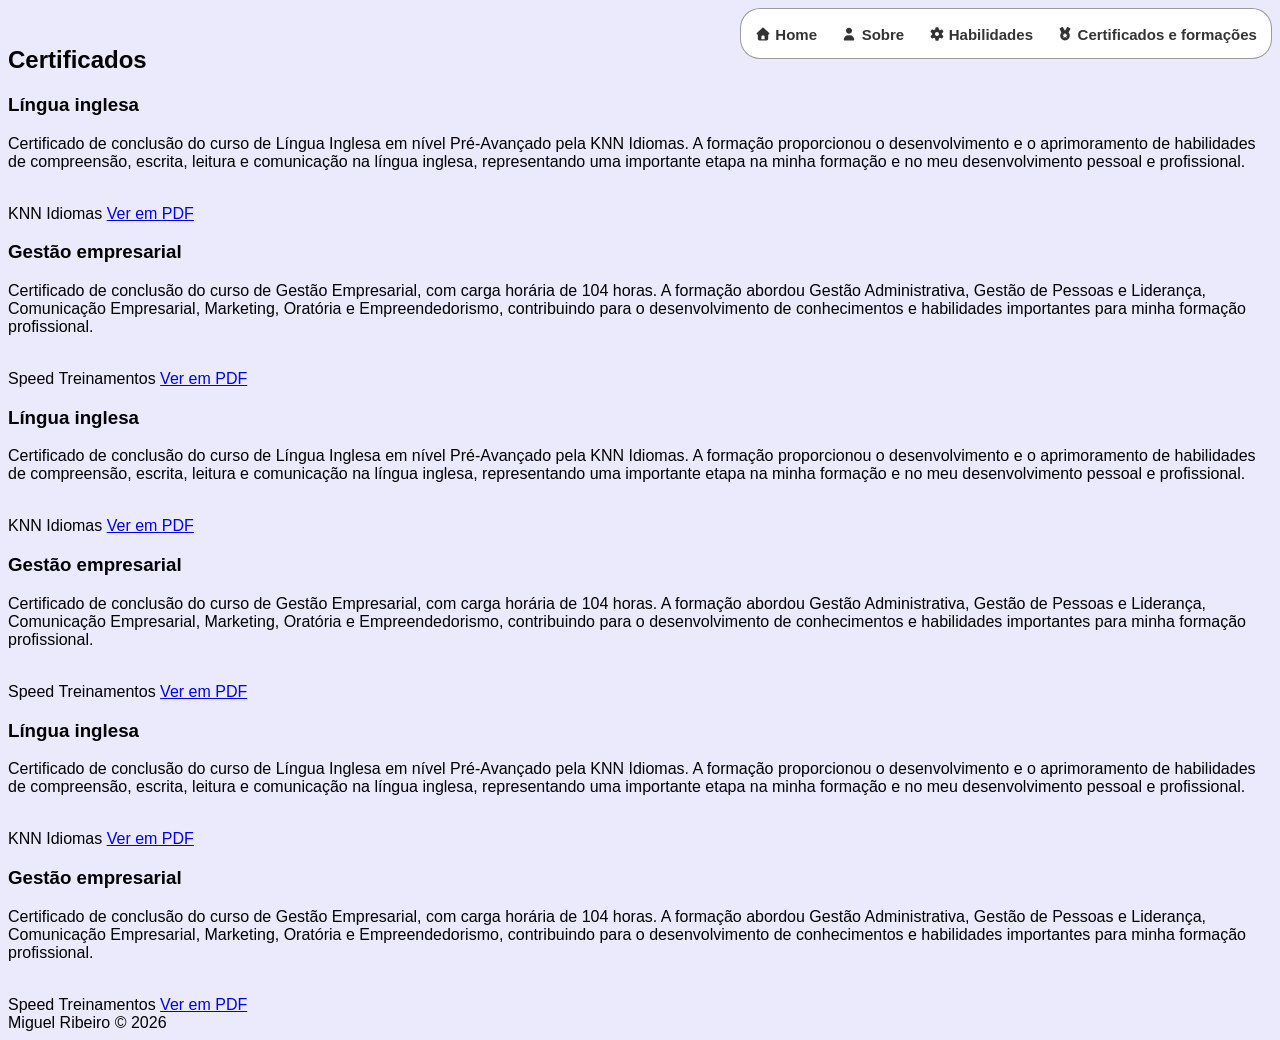
==== certificados.html @ 46af6d6e "." ====
<!DOCTYPE html>
<html lang="pt-br">
<head>
    <meta charset="UTF-8">
    <meta name="viewport" content="width=device-width, initial-scale=1.0">
    <title>Portfólio</title>
    <link rel="stylesheet" href="ESTILO/style3.css">
</head>
<body>
    <header>
        <nav>
            <a href="index.html">
                <img src="Imagens/Icones/house.svg" alt="">
                 Home
            </a>
            <a href="sobre.html">
                 <img src="Imagens/Icones/person.svg" alt="">
                 Sobre
            </a>
            <a href="#"> <img src="Imagens/Icones/gear.svg" alt="">
                Habilidades
            </a>
            <a href="#"> <img src="Imagens/Icones/medal.svg" alt="">
                Certificados e formações
            </a>
        </nav>
    </header>

    <br>

    <main>
        <section class="titulo">
            <h1>Certificados</h1>

        </section>
        <div class="certificados">
                <article class="certificado">
                    <h3>Língua inglesa</h3>
                    <p>Certificado de conclusão do curso de Língua Inglesa em nível Pré-Avançado pela KNN Idiomas. A formação proporcionou o desenvolvimento e o aprimoramento de habilidades de compreensão, escrita, leitura e comunicação na língua inglesa, representando uma importante etapa na minha formação e no meu desenvolvimento pessoal e profissional.</p>
                    <br>
                    <span>KNN Idiomas</span>
                    <a target="_blank" href="#">Ver em PDF</a>
                </article>

                <article class="certificado">
                    <h3>Gestão empresarial</h3>
                    <p>Certificado de conclusão do curso de Gestão Empresarial, com carga horária de 104 horas. A formação abordou Gestão Administrativa, Gestão de Pessoas e Liderança, Comunicação Empresarial, Marketing, Oratória e Empreendedorismo, contribuindo para o desenvolvimento de conhecimentos e habilidades importantes para minha formação profissional.</p>
                    <br>
                    <span>Speed Treinamentos</span>
                    <a target="_blank" href="PDF/Certificado Unisal.pdf">Ver em PDF</a>
                </article>

                <article class="certificado">
                    <h3>Língua inglesa</h3>
                    <p>Certificado de conclusão do curso de Língua Inglesa em nível Pré-Avançado pela KNN Idiomas. A formação proporcionou o desenvolvimento e o aprimoramento de habilidades de compreensão, escrita, leitura e comunicação na língua inglesa, representando uma importante etapa na minha formação e no meu desenvolvimento pessoal e profissional.</p>
                    <br>
                    <span>KNN Idiomas</span>
                    <a target="_blank" href="#">Ver em PDF</a>
                </article>

                <article class="certificado">
                    <h3>Gestão empresarial</h3>
                    <p>Certificado de conclusão do curso de Gestão Empresarial, com carga horária de 104 horas. A formação abordou Gestão Administrativa, Gestão de Pessoas e Liderança, Comunicação Empresarial, Marketing, Oratória e Empreendedorismo, contribuindo para o desenvolvimento de conhecimentos e habilidades importantes para minha formação profissional.</p>
                    <br>
                    <span>Speed Treinamentos</span>
                    <a target="_blank" href="PDF/Certificado Unisal.pdf">Ver em PDF</a>
                </article>

                <article class="certificado">
                    <h3>Língua inglesa</h3>
                    <p>Certificado de conclusão do curso de Língua Inglesa em nível Pré-Avançado pela KNN Idiomas. A formação proporcionou o desenvolvimento e o aprimoramento de habilidades de compreensão, escrita, leitura e comunicação na língua inglesa, representando uma importante etapa na minha formação e no meu desenvolvimento pessoal e profissional.</p>
                    <br>
                    <span>KNN Idiomas</span>
                    <a target="_blank" href="#">Ver em PDF</a>
                </article>

                <article class="certificado">
                    <h3>Gestão empresarial</h3>
                    <p>Certificado de conclusão do curso de Gestão Empresarial, com carga horária de 104 horas. A formação abordou Gestão Administrativa, Gestão de Pessoas e Liderança, Comunicação Empresarial, Marketing, Oratória e Empreendedorismo, contribuindo para o desenvolvimento de conhecimentos e habilidades importantes para minha formação profissional.</p>
                    <br>
                    <span>Speed Treinamentos</span>
                    <a target="_blank" href="PDF/Certificado Unisal.pdf">Ver em PDF</a>
                </article>
            </div>
    </main>

    <footer>
        <span>Miguel Ribeiro © 2026</span>
    </footer>
</body>
</html>
---- ESTILO/style3.css ----
* {
    box-sizing: border-box;
}


body {
    background-color: #eaeafc;
    font-family: 'Plus Jakarta Sans', 'Inter', sans-serif;
}

nav {
    background-color: white;
    width: 532px;
    border-radius: 20px;
    text-align: center;
    float: right;
    padding: 5px 2px 5px 2px;
    border: 1px solid rgba(0, 0, 0, 0.39);
}

nav a {
    display: inline-block;
    color: #333333;
    font-weight: bold;
    font-size: 15px;
    text-decoration: none;
    padding: 10px;
    border-radius: 20px;
    
}

nav a:hover {
    background-color: #CCFBF1;
    transition: 0.5s;
    border-radius: 20px;
}

nav img {
    position: relative;
    top: 2px;
    width: 16px;
    height: 16px;
}
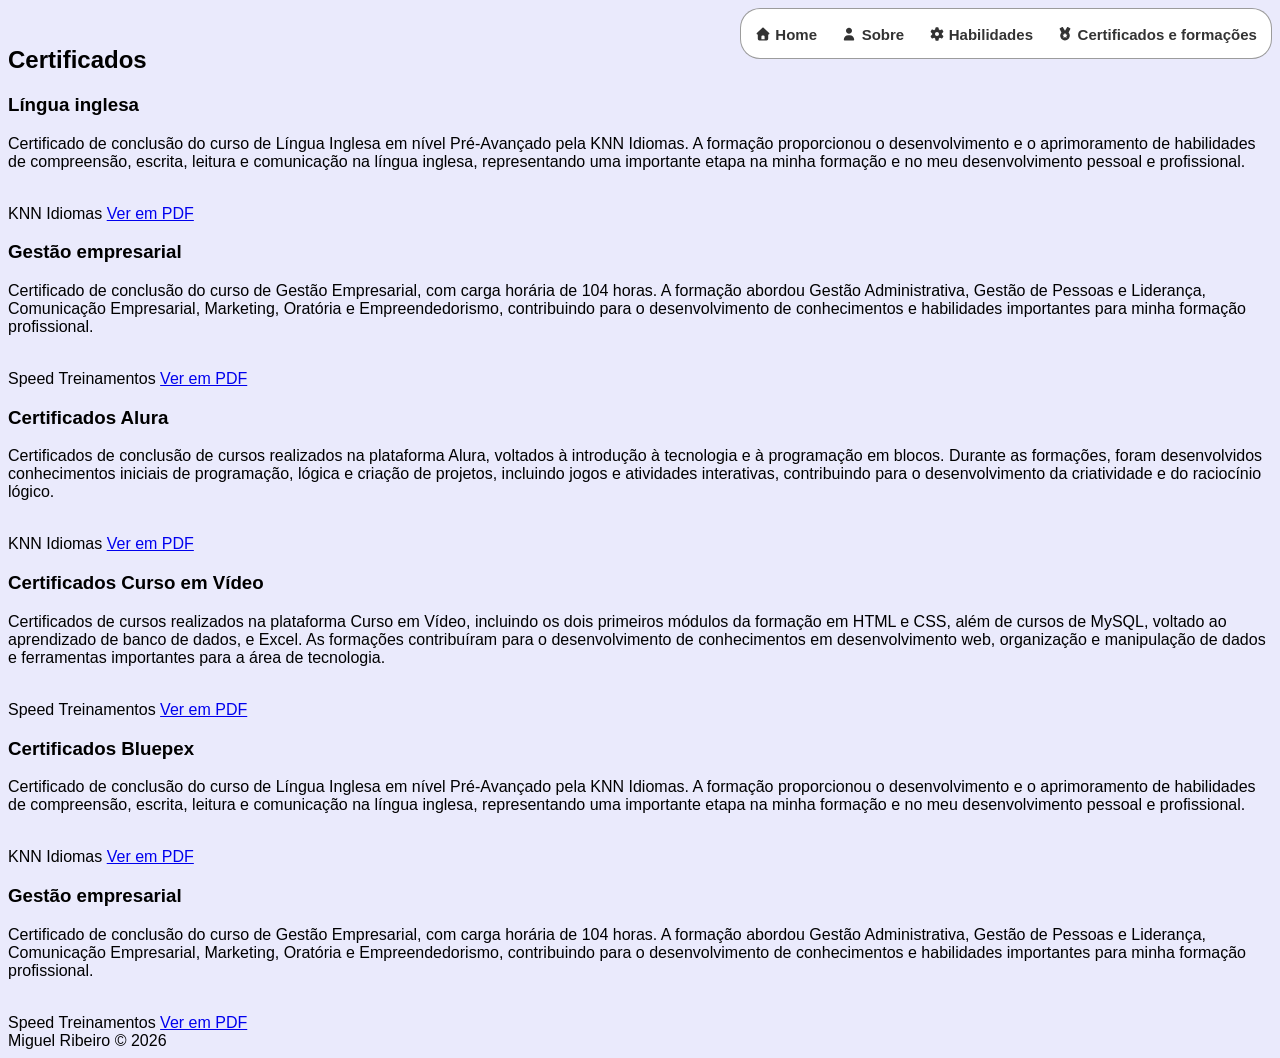
==== commit 55f2a9d8: "." ====
--- a/certificados.html
+++ b/certificados.html
@@ -51,27 +51,27 @@
                 </article>
 
                 <article class="certificado">
-                    <h3>Língua inglesa</h3>
-                    <p>Certificado de conclusão do curso de Língua Inglesa em nível Pré-Avançado pela KNN Idiomas. A formação proporcionou o desenvolvimento e o aprimoramento de habilidades de compreensão, escrita, leitura e comunicação na língua inglesa, representando uma importante etapa na minha formação e no meu desenvolvimento pessoal e profissional.</p>
+                    <h3>Certificados Alura</h3>
+                    <p>Certificados de conclusão de cursos realizados na plataforma Alura, voltados à introdução à tecnologia e à programação em blocos. Durante as formações, foram desenvolvidos conhecimentos iniciais de programação, lógica e criação de projetos, incluindo jogos e atividades interativas, contribuindo para o desenvolvimento da criatividade e do raciocínio lógico.</p>
                     <br>
                     <span>KNN Idiomas</span>
-                    <a target="_blank" href="#">Ver em PDF</a>
+                    <a target="_blank" href="PDF/Certificados Aluras.pdf">Ver em PDF</a>
                 </article>
 
                 <article class="certificado">
-                    <h3>Gestão empresarial</h3>
-                    <p>Certificado de conclusão do curso de Gestão Empresarial, com carga horária de 104 horas. A formação abordou Gestão Administrativa, Gestão de Pessoas e Liderança, Comunicação Empresarial, Marketing, Oratória e Empreendedorismo, contribuindo para o desenvolvimento de conhecimentos e habilidades importantes para minha formação profissional.</p>
+                    <h3>Certificados Curso em Vídeo</h3>
+                    <p>Certificados de cursos realizados na plataforma Curso em Vídeo, incluindo os dois primeiros módulos da formação em HTML e CSS, além de cursos de MySQL, voltado ao aprendizado de banco de dados, e Excel. As formações contribuíram para o desenvolvimento de conhecimentos em desenvolvimento web, organização e manipulação de dados e ferramentas importantes para a área de tecnologia.</p>
                     <br>
                     <span>Speed Treinamentos</span>
                     <a target="_blank" href="PDF/Certificado Unisal.pdf">Ver em PDF</a>
                 </article>
 
                 <article class="certificado">
-                    <h3>Língua inglesa</h3>
+                    <h3>Certificados Bluepex</h3>
                     <p>Certificado de conclusão do curso de Língua Inglesa em nível Pré-Avançado pela KNN Idiomas. A formação proporcionou o desenvolvimento e o aprimoramento de habilidades de compreensão, escrita, leitura e comunicação na língua inglesa, representando uma importante etapa na minha formação e no meu desenvolvimento pessoal e profissional.</p>
                     <br>
                     <span>KNN Idiomas</span>
-                    <a target="_blank" href="#">Ver em PDF</a>
+                    <a target="_blank" href="PDF/Certificado BluePex.pdf">Ver em PDF</a>
                 </article>
 
                 <article class="certificado">
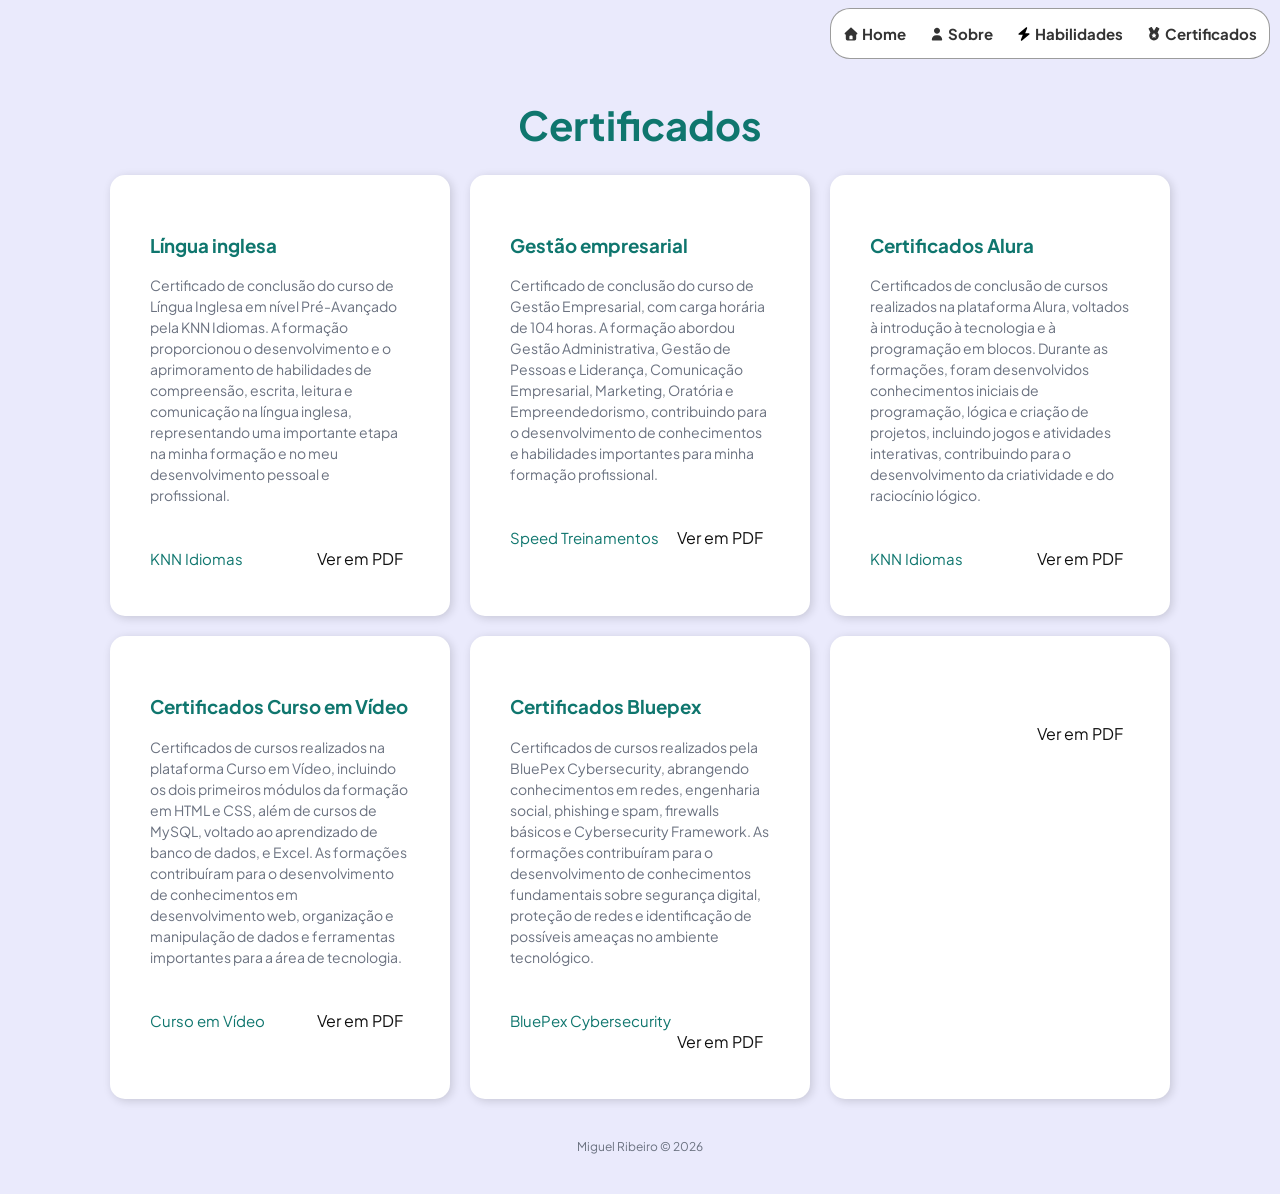
==== commit 03be86e0: "." ====
--- a/certificados.html
+++ b/certificados.html
@@ -4,7 +4,11 @@
     <meta charset="UTF-8">
     <meta name="viewport" content="width=device-width, initial-scale=1.0">
     <title>Portfólio</title>
-    <link rel="stylesheet" href="ESTILO/style3.css">
+    <link rel="stylesheet" href="ESTILO/style4.css">
+    <link rel="stylesheet" href="ESTILO/responsivo.css">
+    <link rel="preconnect" href="https://fonts.googleapis.com">
+    <link rel="preconnect" href="https://fonts.gstatic.com" crossorigin>
+    <link href="https://fonts.googleapis.com/css2?family=Inter:wght@400;500;600&family=Plus+Jakarta+Sans:wght@600;700&display=swap" rel="stylesheet">
 </head>
 <body>
     <header>
@@ -17,11 +21,13 @@
                  <img src="Imagens/Icones/person.svg" alt="">
                  Sobre
             </a>
-            <a href="#"> <img src="Imagens/Icones/gear.svg" alt="">
+            <a href="habilidades.html"> 
+                <img src="Imagens/Icones/bolt.svg" alt="">
                 Habilidades
             </a>
-            <a href="#"> <img src="Imagens/Icones/medal.svg" alt="">
-                Certificados e formações
+            <a href="certificados.html"> 
+                <img src="Imagens/Icones/medal.svg" alt="">
+                Certificados
             </a>
         </nav>
     </header>
@@ -62,24 +68,24 @@
                     <h3>Certificados Curso em Vídeo</h3>
                     <p>Certificados de cursos realizados na plataforma Curso em Vídeo, incluindo os dois primeiros módulos da formação em HTML e CSS, além de cursos de MySQL, voltado ao aprendizado de banco de dados, e Excel. As formações contribuíram para o desenvolvimento de conhecimentos em desenvolvimento web, organização e manipulação de dados e ferramentas importantes para a área de tecnologia.</p>
                     <br>
-                    <span>Speed Treinamentos</span>
-                    <a target="_blank" href="PDF/Certificado Unisal.pdf">Ver em PDF</a>
+                    <span>Curso em Vídeo</span>
+                    <a target="_blank" href="">Ver em PDF</a>
                 </article>
 
                 <article class="certificado">
                     <h3>Certificados Bluepex</h3>
-                    <p>Certificado de conclusão do curso de Língua Inglesa em nível Pré-Avançado pela KNN Idiomas. A formação proporcionou o desenvolvimento e o aprimoramento de habilidades de compreensão, escrita, leitura e comunicação na língua inglesa, representando uma importante etapa na minha formação e no meu desenvolvimento pessoal e profissional.</p>
+                    <p>Certificados de cursos realizados pela BluePex Cybersecurity, abrangendo conhecimentos em redes, engenharia social, phishing e spam, firewalls básicos e Cybersecurity Framework. As formações contribuíram para o desenvolvimento de conhecimentos fundamentais sobre segurança digital, proteção de redes e identificação de possíveis ameaças no ambiente tecnológico.</p>
                     <br>
-                    <span>KNN Idiomas</span>
+                    <span>BluePex Cybersecurity</span>
                     <a target="_blank" href="PDF/Certificado BluePex.pdf">Ver em PDF</a>
                 </article>
 
                 <article class="certificado">
-                    <h3>Gestão empresarial</h3>
-                    <p>Certificado de conclusão do curso de Gestão Empresarial, com carga horária de 104 horas. A formação abordou Gestão Administrativa, Gestão de Pessoas e Liderança, Comunicação Empresarial, Marketing, Oratória e Empreendedorismo, contribuindo para o desenvolvimento de conhecimentos e habilidades importantes para minha formação profissional.</p>
+                    <h3></h3>
+                    <p></p>
                     <br>
-                    <span>Speed Treinamentos</span>
-                    <a target="_blank" href="PDF/Certificado Unisal.pdf">Ver em PDF</a>
+                    <span></span>
+                    <a target="_blank" href="">Ver em PDF</a>
                 </article>
             </div>
     </main>
--- a/ESTILO/style4.css
+++ b/ESTILO/style4.css
@@ -0,0 +1,115 @@
+* {
+    box-sizing: border-box;
+}
+
+header {
+    position: fixed;
+    right: 10px;
+}
+
+body {
+    background-color: #eaeafc;
+    font-family: 'Plus Jakarta Sans', 'Inter', sans-serif;
+}
+
+nav {
+    background-color: white;
+    width: 440px;
+    border-radius: 20px;
+    text-align: center;
+    float: right;
+    padding: 5px 2px 5px 2px;
+    border: 1px solid rgba(0, 0, 0, 0.39);
+}
+
+nav a {
+    display: inline-block;
+    color: #333333;
+    font-weight: bold;
+    font-size: 15px;
+    text-decoration: none;
+    padding: 10px;
+    border-radius: 20px;
+    transition: 0.5s;
+}
+
+nav a:hover {
+    background-color: #CCFBF1;
+    border-radius: 20px;
+}
+
+nav img {
+    position: relative;
+    top: 2px;
+    width: 16px;
+    height: 16px;
+}
+
+.titulo h1 {
+    color: #0F766E;
+    font-size: 40px;
+    margin: 25px;
+    margin-top: 70px;
+    text-align: center;
+}
+
+.titulo p {
+    color: #111111;
+    margin: 10px 0px 50px;
+    text-align: center;
+}
+
+.certificados {
+    display: grid;
+    grid-template-columns: 340px 340px 340px;
+    gap: 20px;
+    justify-content: center;
+}
+
+.certificado {
+    background-color: #ffffff;
+    color: #0F766E;
+    width: 340px;
+    padding: 40px;
+    border-radius: 15px;
+    box-shadow: 2px 2px 10px #00000027;
+}
+
+.certificado p {
+    color: #6B7280;
+    line-height: 1.5;
+    font-size: 14px;
+}
+
+.certificado a {
+    color: #111111;
+    font-size: 16px;
+    text-decoration: none;
+    padding: 7px;
+    float: right;
+    border-radius: 10px;
+    transition: 0.5s;
+}
+
+
+.certificado a:hover {
+    box-shadow: 0px 0px 30px rgba(0, 0, 0, 0.199);
+}
+
+.certificado span {
+    font-size: 15px;
+    position: relative;
+    top: 7px;
+}
+
+
+
+
+
+
+footer {
+    color: #6B7280;
+    font-size: 12px;
+    text-align: center;
+    margin: 40px;
+}
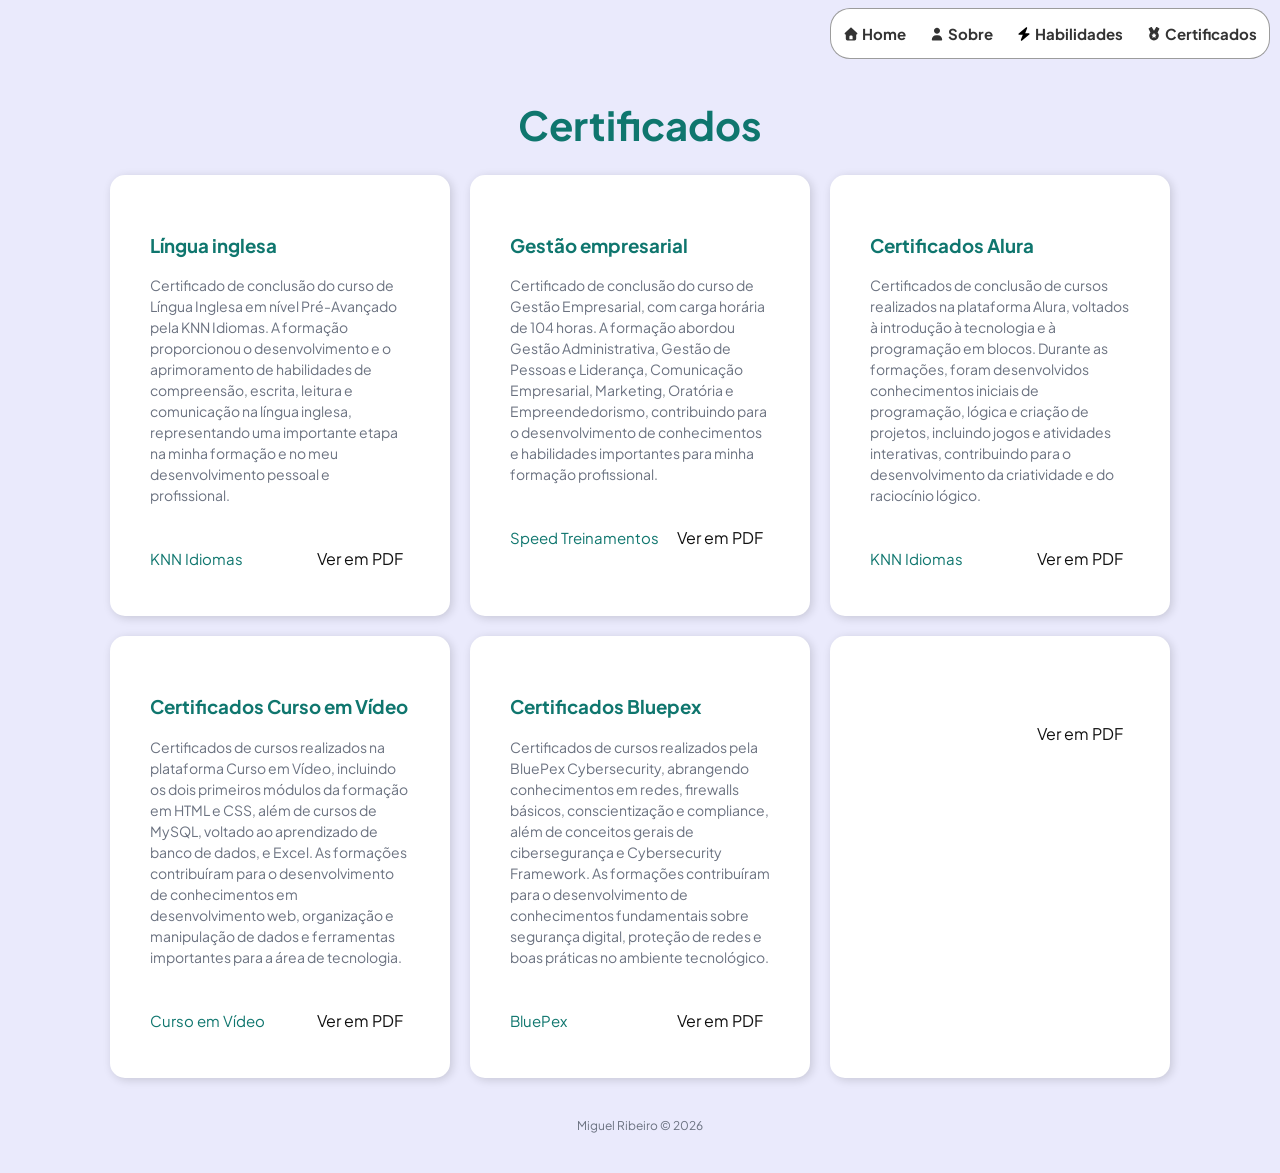
==== commit 692062ef: "s" ====
--- a/certificados.html
+++ b/certificados.html
@@ -74,9 +74,9 @@
 
                 <article class="certificado">
                     <h3>Certificados Bluepex</h3>
-                    <p>Certificados de cursos realizados pela BluePex Cybersecurity, abrangendo conhecimentos em redes, engenharia social, phishing e spam, firewalls básicos e Cybersecurity Framework. As formações contribuíram para o desenvolvimento de conhecimentos fundamentais sobre segurança digital, proteção de redes e identificação de possíveis ameaças no ambiente tecnológico.</p>
+                    <p>Certificados de cursos realizados pela BluePex Cybersecurity, abrangendo conhecimentos em redes, firewalls básicos, conscientização e compliance, além de conceitos gerais de cibersegurança e Cybersecurity Framework. As formações contribuíram para o desenvolvimento de conhecimentos fundamentais sobre segurança digital, proteção de redes e boas práticas no ambiente tecnológico.</p>
                     <br>
-                    <span>BluePex Cybersecurity</span>
+                    <span>BluePex</span>
                     <a target="_blank" href="PDF/Certificado BluePex.pdf">Ver em PDF</a>
                 </article>
 
--- a/ESTILO/responsivo.css
+++ b/ESTILO/responsivo.css
@@ -0,0 +1,39 @@
+@media (max-width: 1070px) {
+    .certificados {
+        grid-template-columns: 340px 340px;
+        justify-content: center;
+    }
+}
+
+
+@media (max-width: 768px) {
+    .certificados {
+        grid-template-columns: 340px;
+        justify-content: center;
+    }
+}
+
+
+@media (max-width: 1020px) {
+    .conteudo {
+        grid-template-columns: 340px;
+        justify-content: center;
+        gap: 30px;
+    }
+}
+
+
+
+@media (max-width: 800px) {
+    .habilidades1, .habilidades2, .habilidades3 {
+        grid-template-columns: 340px 340px;
+        justify-content: center;
+    }
+}
+
+@media (max-width: 737px) {
+    .habilidades1, .habilidades2, .habilidades3 {
+        grid-template-columns: 340px;
+        justify-content: center;
+    }
+}
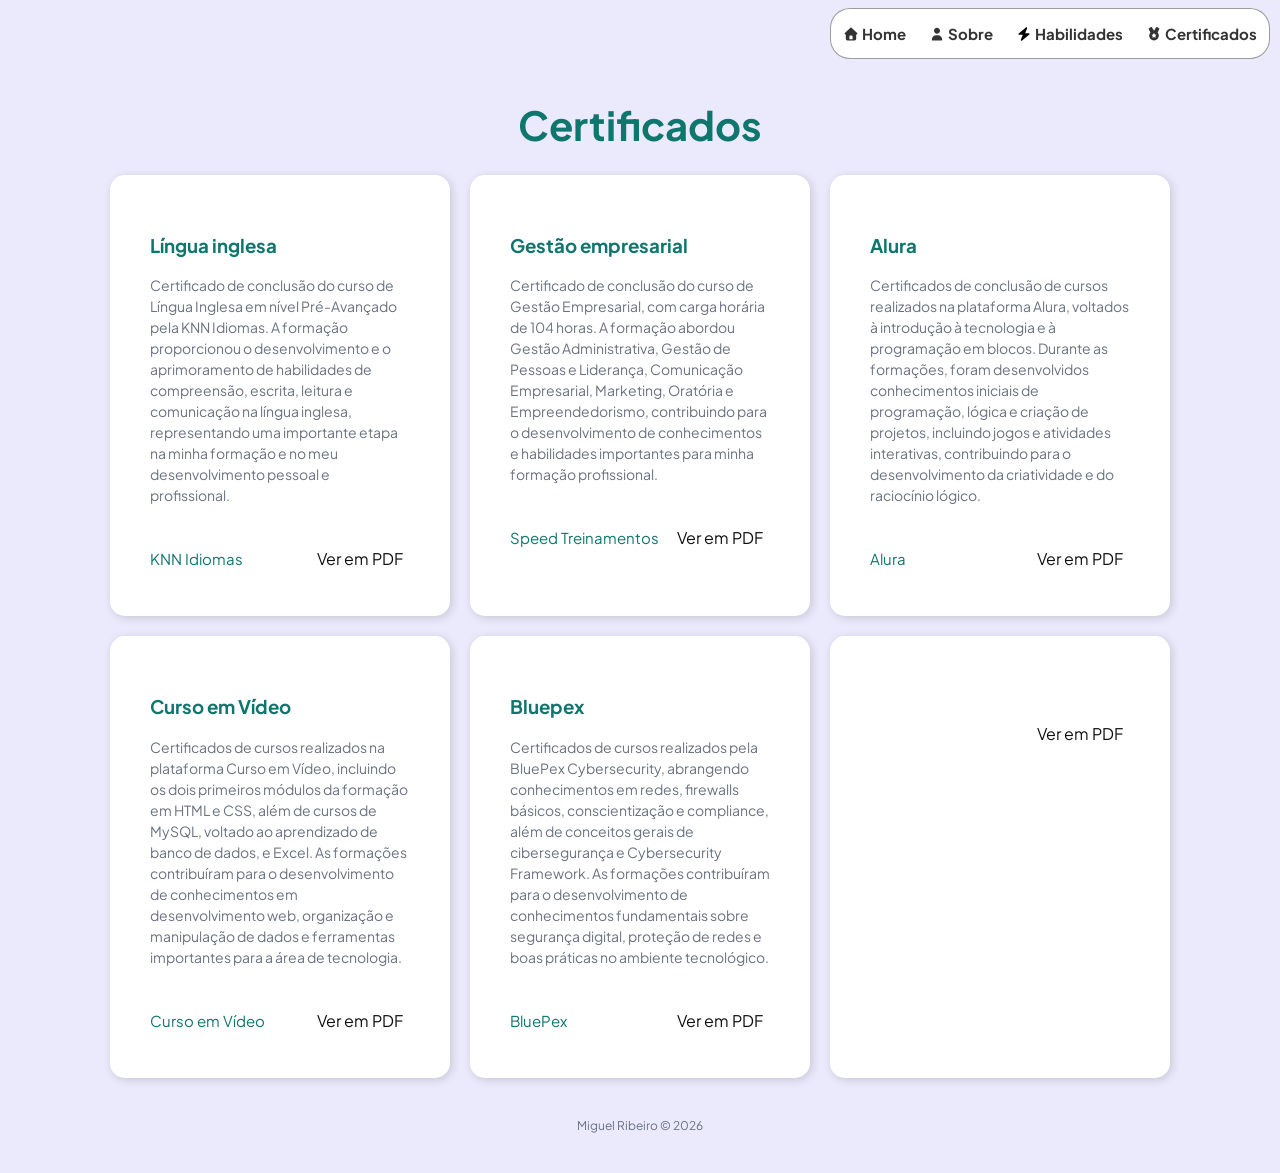
==== commit 94340e05: "." ====
--- a/certificados.html
+++ b/certificados.html
@@ -45,7 +45,7 @@
                     <p>Certificado de conclusão do curso de Língua Inglesa em nível Pré-Avançado pela KNN Idiomas. A formação proporcionou o desenvolvimento e o aprimoramento de habilidades de compreensão, escrita, leitura e comunicação na língua inglesa, representando uma importante etapa na minha formação e no meu desenvolvimento pessoal e profissional.</p>
                     <br>
                     <span>KNN Idiomas</span>
-                    <a target="_blank" href="#">Ver em PDF</a>
+                    <a target="_blank" href="PDF/Certificado Inglês.pdf">Ver em PDF</a>
                 </article>
 
                 <article class="certificado">
@@ -57,15 +57,15 @@
                 </article>
 
                 <article class="certificado">
-                    <h3>Certificados Alura</h3>
+                    <h3>Alura</h3>
                     <p>Certificados de conclusão de cursos realizados na plataforma Alura, voltados à introdução à tecnologia e à programação em blocos. Durante as formações, foram desenvolvidos conhecimentos iniciais de programação, lógica e criação de projetos, incluindo jogos e atividades interativas, contribuindo para o desenvolvimento da criatividade e do raciocínio lógico.</p>
                     <br>
-                    <span>KNN Idiomas</span>
-                    <a target="_blank" href="PDF/Certificados Aluras.pdf">Ver em PDF</a>
+                    <span>Alura</span>
+                    <a target="_blank" href="PDF/Certificados Alura.pdf">Ver em PDF</a>
                 </article>
 
                 <article class="certificado">
-                    <h3>Certificados Curso em Vídeo</h3>
+                    <h3>Curso em Vídeo</h3>
                     <p>Certificados de cursos realizados na plataforma Curso em Vídeo, incluindo os dois primeiros módulos da formação em HTML e CSS, além de cursos de MySQL, voltado ao aprendizado de banco de dados, e Excel. As formações contribuíram para o desenvolvimento de conhecimentos em desenvolvimento web, organização e manipulação de dados e ferramentas importantes para a área de tecnologia.</p>
                     <br>
                     <span>Curso em Vídeo</span>
@@ -73,11 +73,11 @@
                 </article>
 
                 <article class="certificado">
-                    <h3>Certificados Bluepex</h3>
+                    <h3>Bluepex</h3>
                     <p>Certificados de cursos realizados pela BluePex Cybersecurity, abrangendo conhecimentos em redes, firewalls básicos, conscientização e compliance, além de conceitos gerais de cibersegurança e Cybersecurity Framework. As formações contribuíram para o desenvolvimento de conhecimentos fundamentais sobre segurança digital, proteção de redes e boas práticas no ambiente tecnológico.</p>
                     <br>
                     <span>BluePex</span>
-                    <a target="_blank" href="PDF/Certificado BluePex.pdf">Ver em PDF</a>
+                    <a target="_blank" href="PDF/Certificados Bluepex.pdf">Ver em PDF</a>
                 </article>
 
                 <article class="certificado">
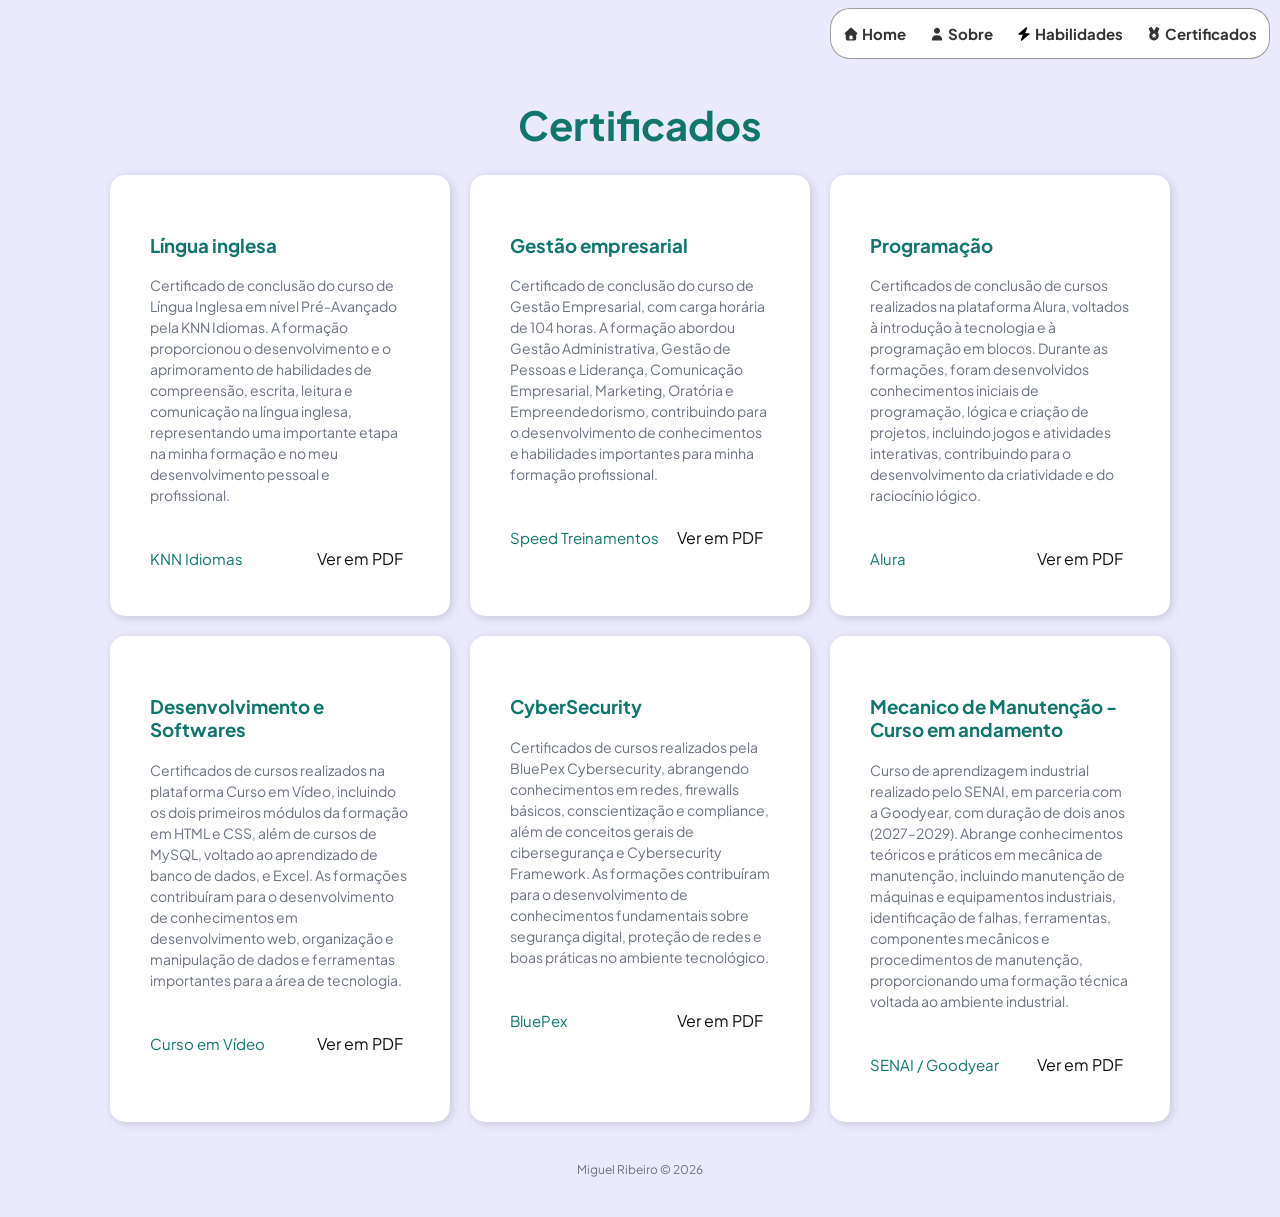
==== commit 3b6895ae: "v" ====
--- a/certificados.html
+++ b/certificados.html
@@ -57,7 +57,7 @@
                 </article>
 
                 <article class="certificado">
-                    <h3>Alura</h3>
+                    <h3>Programação</h3>
                     <p>Certificados de conclusão de cursos realizados na plataforma Alura, voltados à introdução à tecnologia e à programação em blocos. Durante as formações, foram desenvolvidos conhecimentos iniciais de programação, lógica e criação de projetos, incluindo jogos e atividades interativas, contribuindo para o desenvolvimento da criatividade e do raciocínio lógico.</p>
                     <br>
                     <span>Alura</span>
@@ -65,7 +65,7 @@
                 </article>
 
                 <article class="certificado">
-                    <h3>Curso em Vídeo</h3>
+                    <h3>Desenvolvimento e Softwares </h3>
                     <p>Certificados de cursos realizados na plataforma Curso em Vídeo, incluindo os dois primeiros módulos da formação em HTML e CSS, além de cursos de MySQL, voltado ao aprendizado de banco de dados, e Excel. As formações contribuíram para o desenvolvimento de conhecimentos em desenvolvimento web, organização e manipulação de dados e ferramentas importantes para a área de tecnologia.</p>
                     <br>
                     <span>Curso em Vídeo</span>
@@ -73,7 +73,7 @@
                 </article>
 
                 <article class="certificado">
-                    <h3>Bluepex</h3>
+                    <h3>CyberSecurity</h3>
                     <p>Certificados de cursos realizados pela BluePex Cybersecurity, abrangendo conhecimentos em redes, firewalls básicos, conscientização e compliance, além de conceitos gerais de cibersegurança e Cybersecurity Framework. As formações contribuíram para o desenvolvimento de conhecimentos fundamentais sobre segurança digital, proteção de redes e boas práticas no ambiente tecnológico.</p>
                     <br>
                     <span>BluePex</span>
@@ -81,10 +81,10 @@
                 </article>
 
                 <article class="certificado">
-                    <h3></h3>
-                    <p></p>
+                    <h3>Mecanico de Manutenção - Curso em andamento</h3>
+                    <p>Curso de aprendizagem industrial realizado pelo SENAI, em parceria com a Goodyear, com duração de dois anos (2027–2029). Abrange conhecimentos teóricos e práticos em mecânica de manutenção, incluindo manutenção de máquinas e equipamentos industriais, identificação de falhas, ferramentas, componentes mecânicos e procedimentos de manutenção, proporcionando uma formação técnica voltada ao ambiente industrial.</p>
                     <br>
-                    <span></span>
+                    <span>SENAI / Goodyear</span>
                     <a target="_blank" href="">Ver em PDF</a>
                 </article>
             </div>
--- a/ESTILO/responsivo.css
+++ b/ESTILO/responsivo.css
@@ -1,3 +1,12 @@
+@media (max-width: 390px) {
+    header {
+        position: fixed;
+        left: 430px;
+        max-width: 30%;
+    }
+    
+}
+
 @media (max-width: 1070px) {
     .certificados {
         grid-template-columns: 340px 340px;
@@ -13,6 +22,12 @@
     }
 }
 
+@media (max-width: 390px) {
+    .habilidades {
+        grid-template-columns: 300px 300px;
+        justify-content: center;
+    }
+}
 
 @media (max-width: 1020px) {
     .conteudo {
@@ -21,7 +36,6 @@
         gap: 30px;
     }
 }
-
 
 
 @media (max-width: 800px) {
@@ -36,4 +50,4 @@
         grid-template-columns: 340px;
         justify-content: center;
     }
-}
+}
